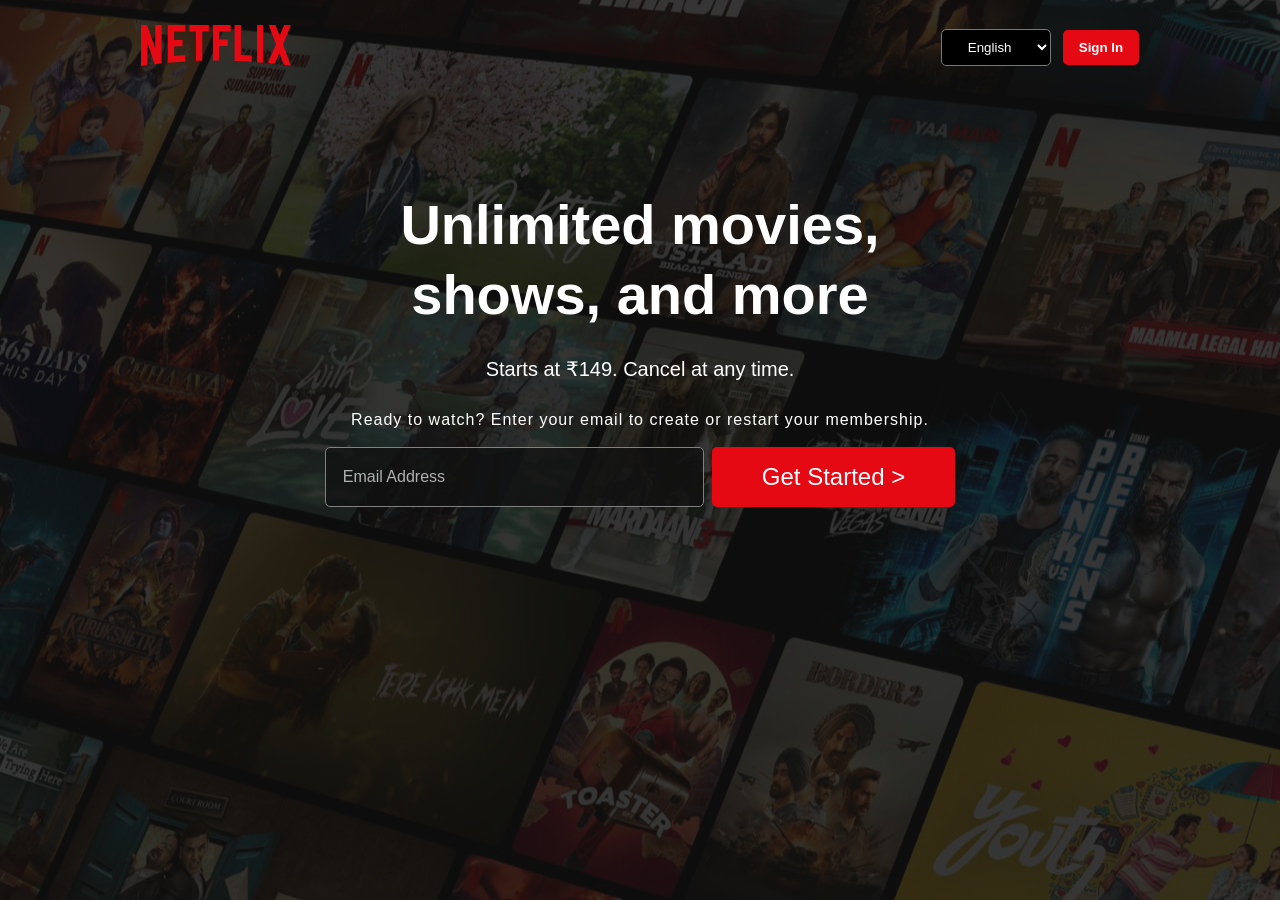
==== index.html @ d549f1f0 "add faqSection and Footer" ====
<!DOCTYPE html>
<html lang="en">

<head>
    <meta charset="UTF-8">
    <meta name="viewport" content="width=device-width, initial-scale=1.0">
    <title>Netflix-Clone</title>
    <link rel="stylesheet" href="css/style.css">
</head>

<body>
    <main>
        <section class="hero-Section">
            <div class="layout"></div>
            <nav>
                <div class="logo">
                    <img src="assets/icons/netflix.logo.svg" alt="netflix-logo">
                </div>
                <div class="btn">
                    <select name="india" id="language">
                        <option value="English">English</option>
                        <option value="Hindi">Hindi</option>
                    </select>
                    <button>Sign In</button>
                </div>
            </nav>
            <div class="hero-Content">
                <h1>Unlimited movies, shows, and more</h1>
                <p>Starts at ₹149. Cancel at any time.</p>
                <form action="#">
                    <h3>Ready to watch? Enter your email to create or restart your membership.</h3>
                    <div class="btn">
                        <input type="email" placeholder="Email Address" required>
                        <button>Get Started &gt;</button>
                    </div>
                </form>
            </div>
        </section>
        <section class="feature-Section"></section>
        <section class="faq-Section">
            <h1>Frequently Asked Questions</h1>
            <div class="faq-question-secion">
                <div class="faq-question">
                    <div class="faq-question-content">What is Netflix?</div>
                    <div class="faq-question-content-icon">+</div>
                </div>
                <div class="faq-question">
                    <div class="faq-question-content">How much does Netflix cost?</div>
                    <div class="faq-question-content-icon">+</div>
                </div>
                <div class="faq-question">
                    <div class="faq-question-content">Where can I watch?</div>
                    <div class="faq-question-content-icon">+</div>
                </div>
                <div class="faq-question">
                    <div class="faq-question-content">How do I cancel?</div>
                    <div class="faq-question-content-icon">+</div>
                </div>
                <div class="faq-question">
                    <div class="faq-question-content">What can I watch on Netflix?</div>
                    <div class="faq-question-content-icon">+</div>
                </div>
                <div class="faq-question">
                    <div class="faq-question-content">Is Netflix good for kids?</div>
                    <div class="faq-question-content-icon">+</div>
                </div>
            </div>
            <div class="faq-Section-confirm">
                <h3>Ready to watch? Enter your email to create or restart your membership.</h3>
                <div class="btn">
                    <input type="email" placeholder="Email Address" required>
                    <button>Get Started &gt;</button>
                </div>
            </div>
        </section>
    </main>
    <footer class="footer">
        <h1>Questions? Call 000-800-919-1743</h1>
        <div class="footer-content">

            <div class="footer-content-part">
                <div class="part-content">FAQ</div>
                <div class="part-content">Help Centre</div>
                <div class="part-content">Account</div>
                <div class="part-content">Media Centre</div>
            </div>
            <div class="footer-content-part">
                <div class="part-content">Investor Relations</div>
                <div class="part-content">Jobs</div>
                <div class="part-content">Ways to Watch</div>
                <div class="part-content">Terms of Use</div>
            </div>
            <div class="footer-content-part">
                <div class="part-content">Privacy</div>
                <div class="part-content">Cookie Preferences</div>
                <div class="part-content">Corporate Information</div>
                <div class="part-content">Contact Us</div>
            </div>
            <div class="footer-content-part">
                <div class="part-content">Speed Test</div>
                <div class="part-content">Legal Notices</div>
                <div class="part-content">Only on Netflix</div>
                <div class="part-content">Select Language</div>
            </div>
        </div>


        <div class="btn">
            <select name="india" id="language">
                <option value="English">English</option>
                <option value="Hindi">Hindi</option>
            </select>
        </div>
        <div class="location">
            Netflix India</div>
        <div class="para">
            This page is protected by Google reCAPTCHA to ensure you're not a bot.</div>
    </footer>

</body>

</html>
---- css/style.css ----
* {
    margin: 0;
    padding: 0;
}

html {
    behavior: smooth;
}

body {
    background-color: black;
    color: white;
    overflow-x: hidden;
    overflow-y: scroll;
    font-family: Arial, Helvetica, sans-serif;

}


.hero-Section {
    width: 100vw;
    height: 100vh;
    background-image: url('../assets/images/background-image.jpg');
    background-position: center;
    background-repeat: no-repeat;
    position: absolute;

}

.layout {
    background-color: rgba(17, 17, 17, 0.788);
    width: 100%;
    height: 100%;
    position: absolute;
    z-index: 1;
}

nav {
    display: flex;
    justify-content: space-between;
    align-items: center;
    margin: 25px auto;
    width: 78vw;
    position: relative;
    z-index: 10;
}

nav .logo img {
    width: 150px;
    color: rgb(146, 5, 5);
    font-weight:900;

}

nav .btn {
    font-size: 16px;
    display: flex;
    justify-content: center;
    align-items: center;
    gap: 12px;

}

.btn button {
    background-color: rgb(229, 9, 20);
    padding: 10px 16px;
    font-weight: bold;
    color: #fff;
    border: none;
    border-radius: 5px;
    cursor: pointer;

}

.btn button:hover {
    transition: all 0.4s;
    background-color: rgb(202, 4, 14);

}

.btn select {
    padding: 9px 22px;
    background-color: black;
    color: #fff;
    
    border-radius: 5px;
    /* background-position: right 10px center; */


}

.btn select option {
    background-color: #fff;
    color: black;
    /* color: blue; */

}


.btn select:focus {
    /* border:1px solid #fff; */
    outline: 2px solid #fff;
    outline-offset: 2px;
}

.hero-Content {
    /* background-color: red; */
    position: relative;
    z-index: 10;
    width: 70vw;
    margin: 120px auto 10px auto;
    display: flex;
    justify-content: center;
    align-items: center;
    gap: 27px;
    flex-direction: column;

}

.hero-Content h1 {
    width: 40.5vw;
    margin: 0px auto;
    font-size: 56px;
    font-family: Arial, Helvetica, sans-serif;
    font-weight: 900;
    color: #fff;
    line-height: 70px;
    /* padding: 0px 200px; */
    text-align: center;
}

.hero-Content p {
    font-size: 20px;
    line-height: normal;
    font-weight: 500;
    color: #fff;
    font-family: Arial, Helvetica, sans-serif;
}

.hero-Content form h3 {
    font-size: 16px;
    font-weight: 400;
    line-height: 24px;
    font-family: Arial, Helvetica, sans-serif;
    /* display: block; */
    /* padding: 15px; */
    text-align: center;
    letter-spacing: 1px;

}
.hero-Content form .btn{
    /* background-color: red; */
    display: flex;
    justify-content: center;
    align-items: center;
    gap: 8px;
    margin-top: 15px;

}
.hero-Content form input {
    font-size: 16px;
    font-weight: 400;
    line-height: 24px;
    font-family: Arial, Helvetica, sans-serif;
    background-color: rgba(17, 17, 17, 0.788);
    border: 1px solid gray;
    border-radius: 5px;
    padding:17px 160px 17px 17px;

}

.hero-Content form input::placeholder {
    color: #d4d1d1d3;
    /* background-color: black; */
}

.hero-Content form .btn button {
    font-size: 24px;
    font-weight: 500;
    line-height: 24px;
    font-family: Arial, Helvetica, sans-serif;
    border-radius: 5px;
    padding: 18px 50px;
    display: flex;
    align-items: center;
    justify-content: center;
    gap: 10px;
    /* background-color: black; */


}

.hero-Content form .btn button span{
    font-weight: 500;
    font-size: 28px;
}
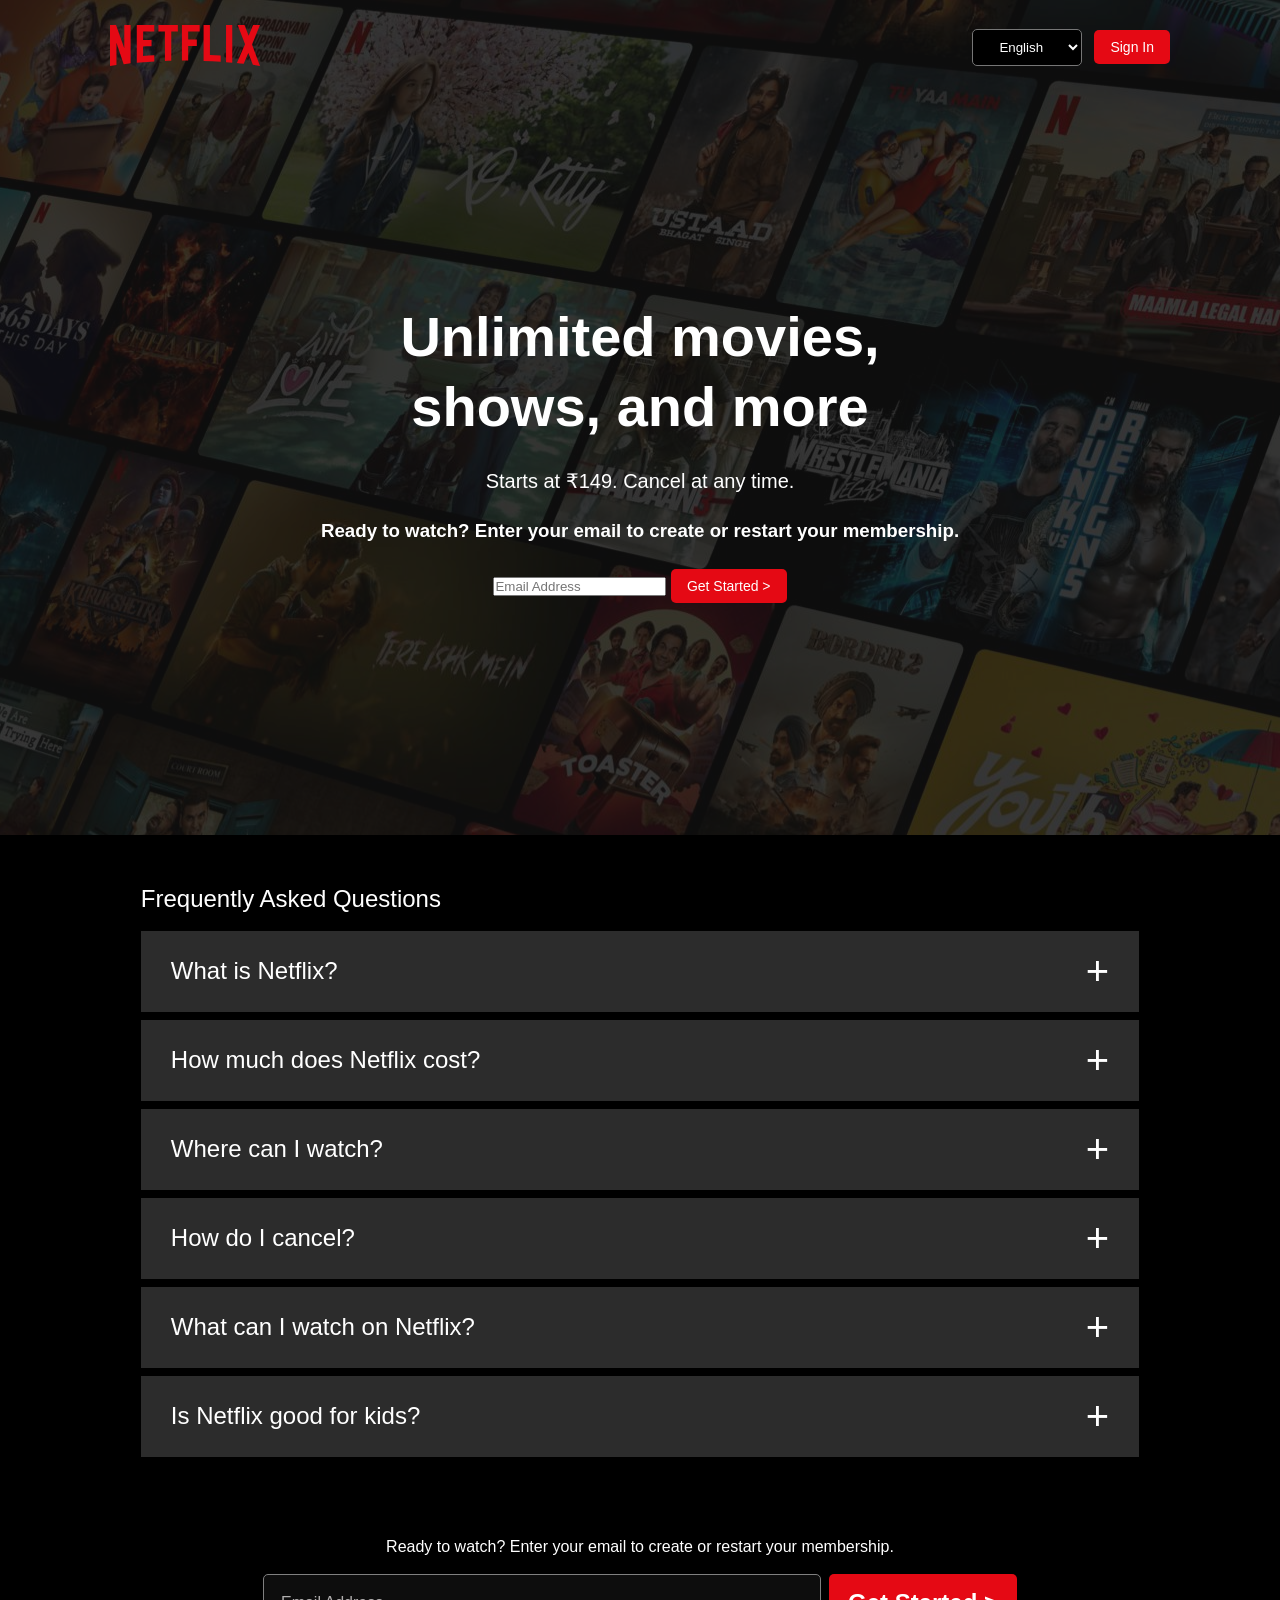
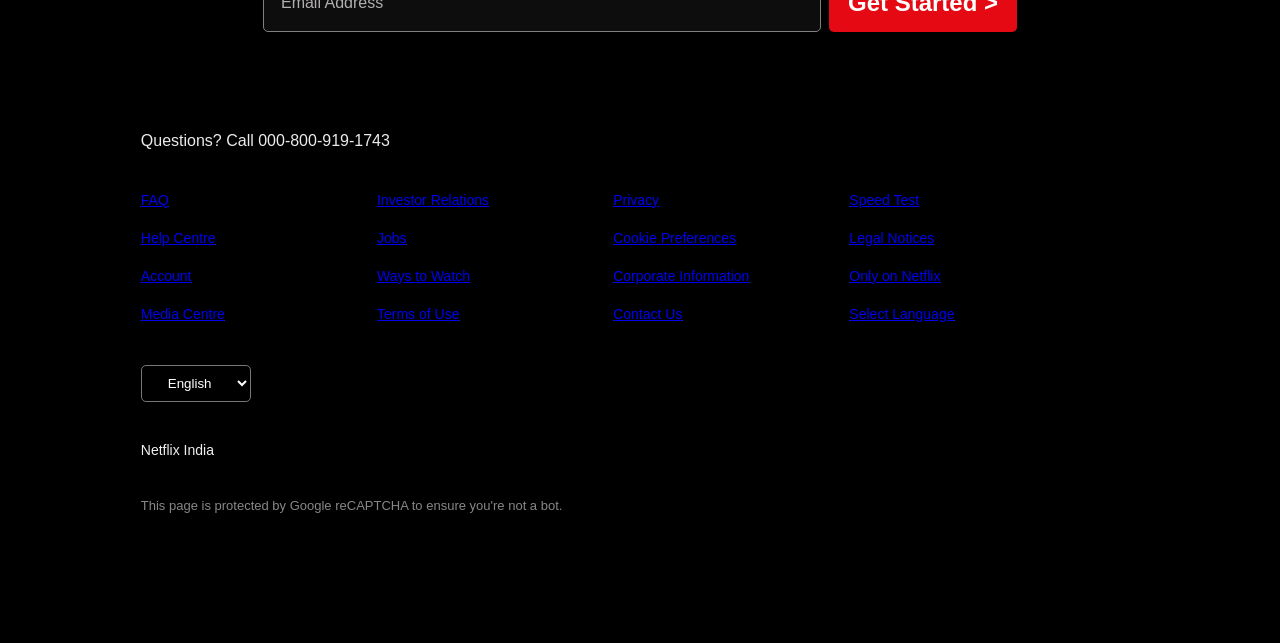
==== commit 79992bee: "modify some hero and fq section" ====
--- a/index.html
+++ b/index.html
@@ -24,16 +24,18 @@
                     <button>Sign In</button>
                 </div>
             </nav>
-            <div class="hero-Content">
-                <h1>Unlimited movies, shows, and more</h1>
-                <p>Starts at ₹149. Cancel at any time.</p>
-                <form action="#">
+            <div class="hero">
+                <div class="hero-Content">
+                    <h1>Unlimited movies, shows, and more</h1>
+                    <p>Starts at ₹149. Cancel at any time.</p>
+
                     <h3>Ready to watch? Enter your email to create or restart your membership.</h3>
                     <div class="btn">
                         <input type="email" placeholder="Email Address" required>
                         <button>Get Started &gt;</button>
                     </div>
-                </form>
+
+                </div>
             </div>
         </section>
         <section class="feature-Section"></section>
@@ -79,28 +81,28 @@
         <div class="footer-content">
 
             <div class="footer-content-part">
-                <div class="part-content">FAQ</div>
-                <div class="part-content">Help Centre</div>
-                <div class="part-content">Account</div>
-                <div class="part-content">Media Centre</div>
+                <div class="part-content"><a href="./#">FAQ</a></div>
+                <div class="part-content"><a href="./#">Help Centre</a></div>
+                <div class="part-content"><a href="./#">Account</a></div>
+                <div class="part-content"><a href="./#">Media Centre</a></div>
             </div>
             <div class="footer-content-part">
-                <div class="part-content">Investor Relations</div>
-                <div class="part-content">Jobs</div>
-                <div class="part-content">Ways to Watch</div>
-                <div class="part-content">Terms of Use</div>
+                <div class="part-content"><a href="./#">Investor Relations</a></div>
+                <div class="part-content"><a href="./#">Jobs</a></div>
+                <div class="part-content"><a href="./#">Ways to Watch</a></div>
+                <div class="part-content"><a href="./#">Terms of Use</a></div>
             </div>
             <div class="footer-content-part">
-                <div class="part-content">Privacy</div>
-                <div class="part-content">Cookie Preferences</div>
-                <div class="part-content">Corporate Information</div>
-                <div class="part-content">Contact Us</div>
+                <div class="part-content"><a href="./#">Privacy</a></div>
+                <div class="part-content"><a href="./#">Cookie Preferences</a></div>
+                <div class="part-content"><a href="./#">Corporate Information</a></div>
+                <div class="part-content"><a href="./#">Contact Us</a></div>
             </div>
             <div class="footer-content-part">
-                <div class="part-content">Speed Test</div>
-                <div class="part-content">Legal Notices</div>
-                <div class="part-content">Only on Netflix</div>
-                <div class="part-content">Select Language</div>
+                <div class="part-content"><a href="./#">Speed Test</a></div>
+                <div class="part-content"><a href="./#">Legal Notices</a></div>
+                <div class="part-content"><a href="./#">Only on Netflix</a></div>
+                <div class="part-content"><a href="./#">Select Language</a></div>
             </div>
         </div>
 
--- a/css/style.css
+++ b/css/style.css
@@ -4,7 +4,7 @@
 }
 
 html {
-    behavior: smooth;
+    scroll-behavior: smooth;
 }
 
 body {
@@ -12,18 +12,29 @@
     color: white;
     overflow-x: hidden;
     overflow-y: scroll;
-    font-family: Arial, Helvetica, sans-serif;
-
+    font-family: 'Segoe UI', Tahoma, Geneva, Verdana, sans-serif;
+
+}
+
+/* section {
+    border-bottom: 8px solid #232323;
+    margin-top: 10px;
+} */
+
+button {
+    transition: 0.3s ease;
 }
 
 
 .hero-Section {
-    width: 100vw;
-    height: 100vh;
+    width: 100%;
+    /* height: 100vh; */
+    height: auto;
     background-image: url('../assets/images/background-image.jpg');
     background-position: center;
     background-repeat: no-repeat;
-    position: absolute;
+    object-fit: cover;
+    position: relative;
 
 }
 
@@ -32,28 +43,33 @@
     width: 100%;
     height: 100%;
     position: absolute;
-    z-index: 1;
+    z-index: 10;
 }
 
 nav {
     display: flex;
     justify-content: space-between;
     align-items: center;
-    margin: 25px auto;
-    width: 78vw;
+    margin: 0px auto;
+    padding-top: 25px;
+
+    width: 90%;
+    max-width: 1060px;
+
     position: relative;
     z-index: 10;
 }
 
 nav .logo img {
     width: 150px;
-    color: rgb(146, 5, 5);
-    font-weight:900;
+    color: rgb(117, 1, 1);
+    font-weight: 900;
 
 }
 
 nav .btn {
     font-size: 16px;
+    line-height: 20px;
     display: flex;
     justify-content: center;
     align-items: center;
@@ -69,11 +85,14 @@
     border: none;
     border-radius: 5px;
     cursor: pointer;
+    font-size: 14px;
+    font-weight: 500;
+    line-height: 14px;
 
 }
 
 .btn button:hover {
-    transition: all 0.4s;
+    /* transition: all 0.4s; */
     background-color: rgb(202, 4, 14);
 
 }
@@ -82,7 +101,6 @@
     padding: 9px 22px;
     background-color: black;
     color: #fff;
-    
     border-radius: 5px;
     /* background-position: right 10px center; */
 
@@ -90,8 +108,8 @@
 }
 
 .btn select option {
-    background-color: #fff;
-    color: black;
+    background-color: #fefdff;
+    color: rgb(7, 7, 7);
     /* color: blue; */
 
 }
@@ -104,24 +122,27 @@
 }
 
 .hero-Content {
+    /* width: 90vw; */
     /* background-color: red; */
     position: relative;
     z-index: 10;
-    width: 70vw;
-    margin: 120px auto 10px auto;
+    /* width: 70vw; */
+    /* margin: 120px auto; */
     display: flex;
     justify-content: center;
     align-items: center;
     gap: 27px;
     flex-direction: column;
+    min-height: 85vh;
 
 }
 
 .hero-Content h1 {
-    width: 40.5vw;
+    /* width: 40.5vw; */
+    max-width: 600px;
     margin: 0px auto;
     font-size: 56px;
-    font-family: Arial, Helvetica, sans-serif;
+    /* font-family: Arial, Helvetica, sans-serif; */
     font-weight: 900;
     color: #fff;
     line-height: 70px;
@@ -134,21 +155,22 @@
     line-height: normal;
     font-weight: 500;
     color: #fff;
-    font-family: Arial, Helvetica, sans-serif;
+    /* font-family: Arial, Helvetica, sans-serif; */
 }
 
 .hero-Content form h3 {
     font-size: 16px;
     font-weight: 400;
     line-height: 24px;
-    font-family: Arial, Helvetica, sans-serif;
+    /* font-family: Arial, Helvetica, sans-serif; */
     /* display: block; */
     /* padding: 15px; */
     text-align: center;
     letter-spacing: 1px;
 
 }
-.hero-Content form .btn{
+
+.hero-Content form .btn {
     /* background-color: red; */
     display: flex;
     justify-content: center;
@@ -157,15 +179,16 @@
     margin-top: 15px;
 
 }
+
 .hero-Content form input {
     font-size: 16px;
     font-weight: 400;
     line-height: 24px;
-    font-family: Arial, Helvetica, sans-serif;
+    /* font-family: Arial, Helvetica, sans-serif; */
     background-color: rgba(17, 17, 17, 0.788);
     border: 1px solid gray;
     border-radius: 5px;
-    padding:17px 160px 17px 17px;
+    padding: 17px 160px 17px 17px;
 
 }
 
@@ -176,21 +199,584 @@
 
 .hero-Content form .btn button {
     font-size: 24px;
-    font-weight: 500;
+    font-weight: 700;
     line-height: 24px;
     font-family: Arial, Helvetica, sans-serif;
     border-radius: 5px;
     padding: 18px 50px;
-    display: flex;
+
+}
+
+.faq-Section {
+    /* background-color: red; */
+    width: 78vw;
+    margin: 50px auto;
+    display: flex;
+    flex-direction: column;
     align-items: center;
     justify-content: center;
     gap: 10px;
+    transition: background 0.3s ease;
+
+}
+
+.faq-Section h1 {
+    width: 100%;
+    text-align: left;
+    font-weight: 500;
+    font-size: 24px;
+    /* font-family: Arial, Helvetica, sans-serif; */
+}
+
+.faq-question-content-icon {
+    font-size: 40px;
+    /* font-weight:400; */
+}
+
+.faq-question-secion {
+    width: 100%;
+}
+
+.faq-question {
+    background-color: rgb(44, 44, 44);
+    color: #fff;
+    font-size: 24px;
+    font-weight: 400;
+    padding: 18px 30px;
+    margin: 8px 0px;
+    display: flex;
+    justify-content: space-between;
+    align-items: center;
+    cursor: pointer;
+    /* width: 100%; */
+}
+
+
+.faq-question:hover {
+    transition: 0.3s;
+    background-color: rgb(68, 67, 67);
+}
+
+.faq-Section-confirm {
+    /* background-color: red; */
+    /* width: 60vw; */
+    /* margin: 0px auto; */
+    /* display: flex;
+    flex-direction: column;
+    justify-content: center;
+    align-items: center; */
+    /* gap: 10px; */
+    margin-top: 60px;
+    width: 100%;
+
+}
+
+.faq-Section-confirm h3 {
+    font-size: 16px;
+    font-weight: 400;
+    line-height: 24px;
+    /* font-family: Arial, Helvetica, sans-serif; */
+    /* display: block; */
+    /* padding: 15px; */
+    text-align: center;
+    /* letter-spacing: 1px; */
+    /* width: 100%; */
+}
+
+.faq-Section-confirm .btn {
+    /* background-color: red; */
+    display: flex;
+    justify-content: center;
+    align-items: center;
+    gap: 8px;
+    margin-top: 15px;
+    /* max-width: 600px; */
+
+}
+
+.faq-Section-confirm input {
+    font-size: 16px;
+    font-weight: 400;
+    line-height: 24px;
+    /* font-family: Arial, Helvetica, sans-serif; */
+    background-color: rgba(17, 17, 17, 0.788);
+    border: 1px solid gray;
+    border-radius: 5px;
+    padding: 16px 339px 16px 17px;
+
+}
+
+.faq-Section-confirm input::placeholder {
+    color: #d4d1d1d3;
     /* background-color: black; */
-
-
-}
-
-.hero-Content form .btn button span{
+}
+
+.faq-Section-confirm .btn button {
+    font-size: 24px;
+    font-weight: 700;
+    line-height: 24px;
+    /* font-family: Arial, Helvetica, sans-serif; */
+    border-radius: 5px;
+    padding: 17px 19px;
+
+}
+
+.footer {
+    width: 78vw;
+    margin: 0px auto;
+    display: flex;
+    flex-direction: column;
+    align-items: flex-start;
+    justify-content: center;
+    row-gap: 40px;
+    margin-top: 100px;
+    margin-bottom: 130px;
+
+}
+
+.footer h1 {
+    /* background-color: red; */
+    font-size: 16px;
+    font-weight: 400;
+    color: #eceaea;
+}
+
+.footer-content {
+    display: grid;
+    justify-content: space-between;
+    align-items: center;
+    grid-template-columns: 1fr 1fr 1fr 1fr;
+    column-gap: 100px;
+    /* row-gap: 20px;*/
+
+
+} 
+
+.footer-content-part {
+    display: flex;
+    flex-direction: column;
+    gap: 17px;
+    color: #cececed5;
+    text-decoration: underline;
+    font-size: 14px;
+    line-height: 21px;
+
+
+}
+.footer .part-content{
+    cursor: pointer;
+}
+
+.footer .location {
+    font-size: 14px;
+    font-weight: 400;
+    color: #f0efef;
+
+}
+
+.footer .para {
+    font-size: 13px;
+    line-height: normal;
+    color: #888787;
+
+}
+
+.footer .btn select {
+    padding: 9px 22px;
+    background-color: black;
+    color: #fff;
+
+    border-radius: 5px;
+    /* background-position: right 10px center; */
+
+}
+
+
+
+/* .
+hero-Content form .btn button span {
     font-weight: 500;
     font-size: 28px;
+} */
+
+
+@media only screen and (max-width:960px) {
+
+    .hero-Section {
+        width: 100vw;
+        /* height: auto; */
+    }
+
+
+
+    nav .logo img {
+        width: 100px;
+        /* color: rgb(146, 5, 5); */
+        font-weight: 500;
+
+    }
+
+    .hero-Content h1 {
+        font-size: 32px;
+        font-weight: 700;
+        line-height: 40px;
+        max-width: 400px;
+    }
+
+    .hero-Content p {
+        font-size: 16px;
+        font-weight: 400;
+
+    }
+
+    .hero-Content form h3 {
+        font-size: 16px;
+        font-weight: 400;
+        line-height: 24px;
+    }
+
+    .hero-Content form .btn {
+        /* background-color: red; */
+        /* display: flex;
+        justify-content: center;
+        align-items: center; */
+        /* gap: 8px; */
+        margin-top: 5px;
+
+    }
+
+
+    .hero-Content form input {
+        font-size: 16px;
+        font-weight: 400;
+        line-height: 24px;
+        /* font-family: Arial, Helvetica, sans-serif;
+        background-color: rgba(17, 17, 17, 0.788);
+        border: 1px solid gray;
+        border-radius: 5px; */
+        padding: 14px 7px 14px 10px;
+
+    }
+
+    .hero-Content form .btn button {
+        font-size: 18px;
+        font-weight: 500;
+        line-height: 18px;
+        /* font-family: Arial, Helvetica, sans-serif;
+        border-radius: 5px; */
+        padding: 19px 10px;
+
+    }
+
+
+    .faq-Section {
+        width: 90vw;
+        margin: 50px auto;
+
+    }
+
+    .faq-Section h1 {
+        /* font-weight: 400; */
+        font-size: 16px;
+        /* font-family: Arial, Helvetica, sans-serif; */
+    }
+
+
+    .faq-question-content-icon {
+        font-size: 40px;
+        /* font-weight:400; */
+    }
+
+    .faq-question {
+        /* background-color: rgb(54, 53, 53); */
+        /* color: #fff; */
+        font-size: 18px;
+        font-weight: 400;
+        padding: 13px 25px;
+        /* margin: 10px 0px; */
+        /* display: flex; */
+        /* justify-content: space-between; */
+        /* align-items: center; */
+    }
+
+    .faq-Section-confirm {
+        /* background-color: red; */
+        /* width: 60vw; */
+        /* margin: 0px auto; */
+        /* display: flex; */
+        /* flex-direction: column; */
+        /* justify-content: center; */
+        /* align-items: center; */
+        /* gap: 10px; */
+        margin-top: 50px;
+        /* width: ; */
+
+    }
+
+    /* .faq-Section-confirm h3 {
+        font-size: 16px;
+        font-weight: 400;
+        line-height: 24px;
+        font-family: Arial, Helvetica, sans-serif;
+        text-align: center;
+        letter-spacing: 1px;
+    } */
+
+    /* .faq-Section-confirm .btn {
+
+        display: flex;
+        justify-content: center;
+        align-items: center;
+        gap: 8px;
+        margin-top: 15px;
+        width: 100%;
+
+    } */
+
+    .faq-Section-confirm input {
+        /* font-size: 16px;
+        font-weight: 400;
+        line-height: 24px;
+        font-family: Arial, Helvetica, sans-serif;
+        background-color: rgba(17, 17, 17, 0.788);
+        border: 1px solid gray;
+        border-radius: 5px; */
+        padding: 14px 130px 14px 16px;
+
+    }
+
+
+
+    .faq-Section-confirm .btn button {
+        font-weight: 500;
+        padding: 15px 20px;
+        font-size: 18px;
+
+
+    }
+
+
+    .footer {
+        width: 90vw;
+        /* margin: 0px auto;
+        display: flex;
+        flex-direction: column;
+        align-items: flex-start;
+        justify-content: center; */
+        row-gap: 30px;
+        margin-top: 80px;
+        margin-bottom: 130px;
+
+    }
+
+
+    .footer-content {
+        /* display: grid; */
+        /* justify-content: flex-start; */
+        /* align-items: center; */
+        grid-template-columns: 1fr 1fr;
+        column-gap: 200px;
+        /* justify-content: center; */
+        /* row-gap: 20px; */
+
+
+    }
+
+
+
+
+}
+
+
+
+@media only screen and (max-width:600px) {
+
+    .hero-Section {
+        width: 100vw;
+        /* height: auto; */
+    }
+
+
+
+
+    nav .logo img {
+        width: 100px;
+        /* color: rgb(146, 5, 5); */
+        font-weight: 500;
+
+    }
+
+
+    /* .hero-Content {
+        width: 90%;
+    } */
+
+
+
+    .hero-Content h1 {
+        font-size: 32px;
+        font-weight: 700;
+        line-height: 40px;
+        max-width: 400px;
+    }
+
+    .hero-Content p {
+        font-size: 16px;
+        font-weight: 400;
+
+    }
+
+    .hero-Content form h3 {
+        font-size: 16px;
+        font-weight: 400;
+        line-height: 24px;
+    }
+
+    .hero-Content form .btn {
+        /* background-color: red; */
+        /* display: flex; */
+        /* justify-content: center; */
+        /* align-items: center;  */
+        flex-direction: column;
+        gap: 10px;
+        margin-top: 5px;
+        width: 100%;
+
+    }
+
+
+    .hero-Content form input {
+
+        width: 350px;
+        padding: 17px;
+
+    }
+
+    .hero-Content form .btn button {
+        font-size: 18px;
+        font-weight: 500;
+        line-height: 18px;
+        /* font-family: Arial, Helvetica, sans-serif;
+        border-radius: 5px; */
+        padding: 15px 20px;
+
+    }
+
+
+    .faq-Section {
+        width: 90vw;
+        margin: 30px auto;
+
+    }
+
+    .faq-Section h1 {
+        /* font-weight: 400; */
+        font-size: 16px;
+        /* font-family: Arial, Helvetica, sans-serif; */
+    }
+
+
+    .faq-question-content-icon {
+        font-size: 40px;
+        font-weight: 400;
+    }
+
+    .faq-question {
+        /* background-color: rgb(54, 53, 53); */
+        /* color: #fff; */
+        font-size: 18px;
+        font-weight: 400;
+        padding: 13px 25px;
+        /* margin: 10px 0px; */
+        /* display: flex; */
+        /* justify-content: space-between; */
+        /* align-items: center; */
+    }
+
+    .faq-Section-confirm {
+        /* background-color: red; */
+        /* width: 60vw; */
+        /* margin: 0px auto; */
+        /* display: flex; */
+        /* flex-direction: column; */
+        /* justify-content: center; */
+        /* align-items: center; */
+        /* gap: 10px; */
+        margin-top: 50px;
+        /* width: ; */
+
+    }
+
+    /* .faq-Section-confirm h3 {
+        font-size: 16px;
+        font-weight: 400;
+        line-height: 24px;
+        font-family: Arial, Helvetica, sans-serif;
+        text-align: center;
+        letter-spacing: 1px;
+    } */
+
+    .faq-Section-confirm .btn {
+
+        /* display: flex; */
+        flex-direction: column;
+        justify-content: center;
+        align-items: baseline;
+        gap: 15px;
+        margin-top: 15px;
+        width: 100%;
+
+    }
+
+    .faq-Section-confirm input {
+        /* font-size: 16px;
+        font-weight: 400;
+        line-height: 24px;
+        font-family: Arial, Helvetica, sans-serif;
+        background-color: rgba(17, 17, 17, 0.788);
+        border: 1px solid gray;
+        border-radius: 5px; */
+        padding: 12px 130px 12px 15px;
+
+
+    }
+
+
+
+    .faq-Section-confirm .btn button {
+        /* font-weight: 500; */
+        padding: 13px 20px;
+
+    }
+
+
+    .footer {
+        width: 90vw;
+        /* margin: 0px auto;
+        display: flex;
+        flex-direction: column;
+        align-items: flex-start;
+        justify-content: center; */
+        row-gap: 30px;
+        margin-top: 80px;
+        margin-bottom: 130px;
+
+    }
+
+
+    .footer-content {
+        /* display: grid; */
+        /* justify-content: flex-start; */
+        /* align-items: center; */
+        grid-template-columns: 1fr;
+        /* column-gap: 200px; */
+        /* justify-content: center; */
+        /* row-gap: 20px; */
+
+
+    }
+
+
+
+
 }
